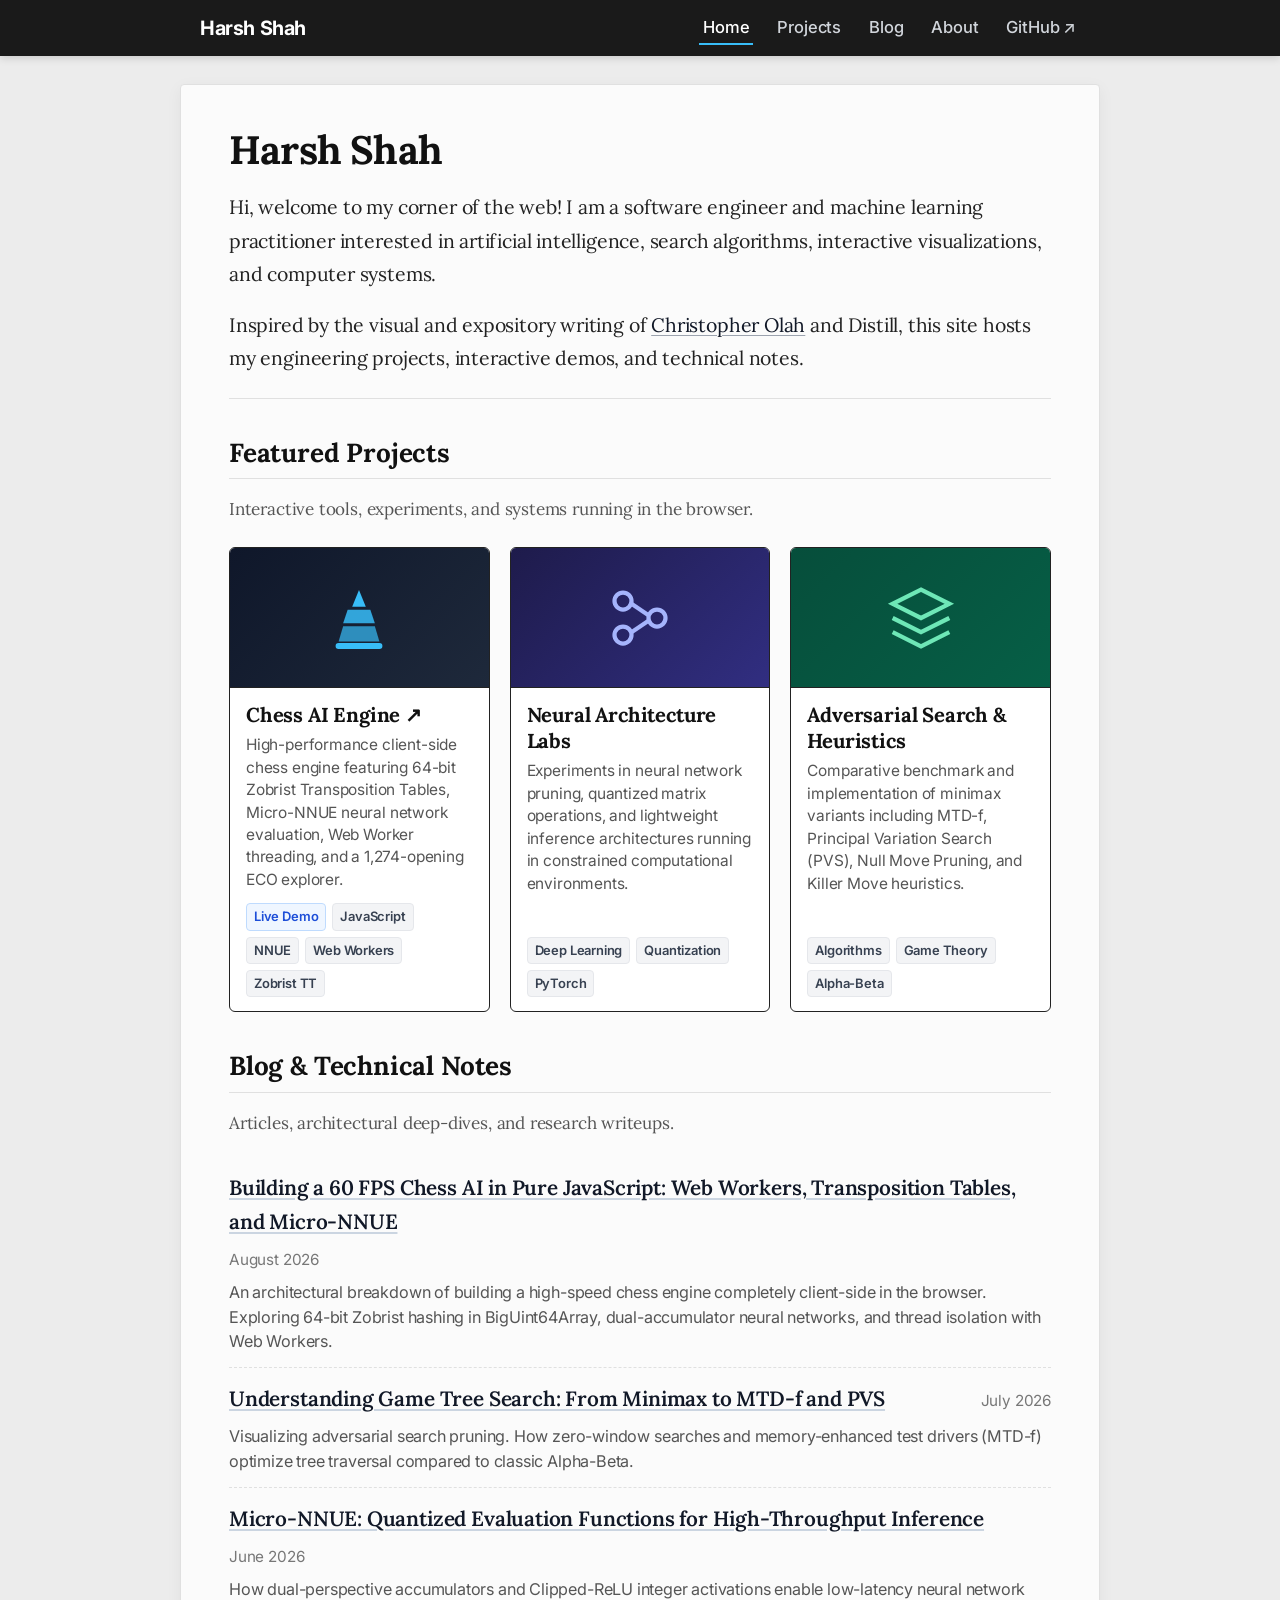
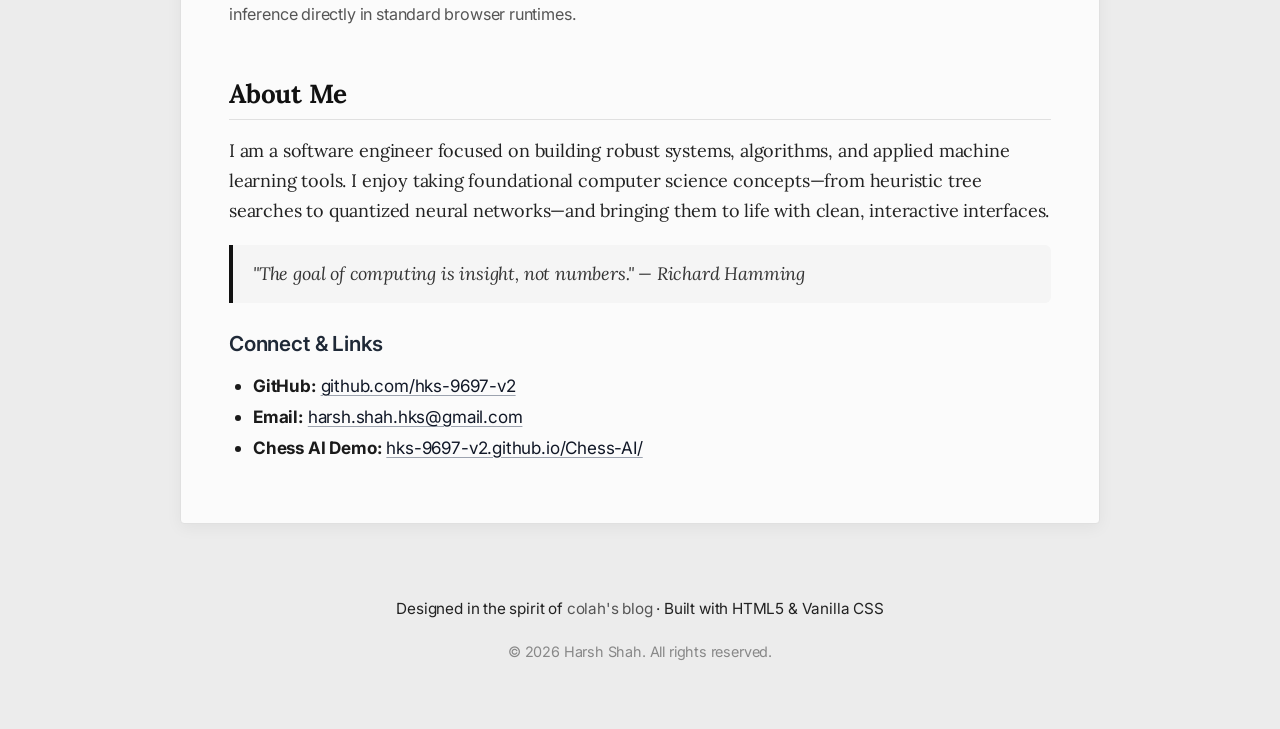
==== index.html @ aa2c9ec9 "Add styling similar to colah" ====
<!DOCTYPE html>
<html lang="en">
<head>
  <meta charset="UTF-8">
  <meta name="viewport" content="width=device-width, initial-scale=1.0">
  <title>Harsh Shah — Personal Site & Blog</title>
  <meta name="description" content="Personal website, machine learning research notes, and engineering projects by Harsh Shah.">
  <link rel="stylesheet" href="css/style.css">
  <link rel="icon" href="data:image/svg+xml,<svg xmlns=%22http://www.w3.org/2000/svg%22 viewBox=%220 0 100 100%22><text y=%22.9em%22 font-size=%2290%22>♞</text></svg>">
</head>
<body>

  <!-- Top Navigation -->
  <header class="site-header">
    <div class="nav-container">
      <a href="index.html" class="site-title">
        <span>Harsh Shah</span>
      </a>
      <nav>
        <ul class="site-nav">
          <li><a href="index.html" class="active">Home</a></li>
          <li><a href="#projects">Projects</a></li>
          <li><a href="#blog">Blog</a></li>
          <li><a href="#about">About</a></li>
          <li><a href="https://github.com/hks-9697-v2" target="_blank" rel="noopener noreferrer">GitHub ↗</a></li>
        </ul>
      </nav>
    </div>
  </header>

  <!-- Central Sheet Container -->
  <main class="page-wrapper">
    
    <!-- Hero / Intro -->
    <section class="intro-bio">
      <h1>Harsh Shah</h1>
      <p>
        Hi, welcome to my corner of the web! I am a software engineer and machine learning practitioner interested in artificial intelligence, search algorithms, interactive visualizations, and computer systems.
      </p>
      <p>
        Inspired by the visual and expository writing of <a href="https://colah.github.io" target="_blank" rel="noopener">Christopher Olah</a> and Distill, this site hosts my engineering projects, interactive demos, and technical notes.
      </p>
    </section>

    <!-- Projects Section -->
    <section id="projects">
      <h2>Featured Projects</h2>
      <p style="font-size: 0.95rem; color: var(--text-muted);">
        Interactive tools, experiments, and systems running in the browser.
      </p>

      <div class="projects-grid">
        
        <!-- Chess AI Project Card -->
        <a href="https://hks-9697-v2.github.io/Chess-AI/" target="_blank" rel="noopener" class="project-card">
          <div class="project-card-image" style="background: linear-gradient(135deg, #0f172a 0%, #1e293b 100%);">
            <svg width="68" height="68" viewBox="0 0 45 45" fill="none" xmlns="http://www.w3.org/2000/svg">
              <path d="M22.5 4L27 15H18L22.5 4Z" fill="#38bdf8"/>
              <path d="M15 17H30L33 26H12L15 17Z" fill="#38bdf8" opacity="0.85"/>
              <path d="M12 28H33L36 38H9L12 28Z" fill="#38bdf8" opacity="0.7"/>
              <rect x="7" y="39" width="31" height="4" rx="2" fill="#38bdf8"/>
            </svg>
          </div>
          <div class="project-card-content">
            <h3 class="project-card-title">Chess AI Engine ↗</h3>
            <p class="project-card-desc">
              High-performance client-side chess engine featuring 64-bit Zobrist Transposition Tables, Micro-NNUE neural network evaluation, Web Worker threading, and a 1,274-opening ECO explorer.
            </p>
            <div class="project-tags">
              <span class="tag tag-primary">Live Demo</span>
              <span class="tag">JavaScript</span>
              <span class="tag">NNUE</span>
              <span class="tag">Web Workers</span>
              <span class="tag">Zobrist TT</span>
            </div>
          </div>
        </a>

        <!-- Neural Net Visualization Card -->
        <a href="https://github.com/hks-9697-v2" target="_blank" rel="noopener" class="project-card">
          <div class="project-card-image" style="background: linear-gradient(135deg, #1e1b4b 0%, #312e81 100%);">
            <svg width="68" height="68" viewBox="0 0 24 24" fill="none" stroke="#a5b4fc" stroke-width="1.5">
              <circle cx="6" cy="6" r="3"/>
              <circle cx="6" cy="18" r="3"/>
              <circle cx="18" cy="12" r="3"/>
              <line x1="9" y1="7" x2="15" y2="11"/>
              <line x1="9" y1="17" x2="15" y2="13"/>
            </svg>
          </div>
          <div class="project-card-content">
            <h3 class="project-card-title">Neural Architecture Labs</h3>
            <p class="project-card-desc">
              Experiments in neural network pruning, quantized matrix operations, and lightweight inference architectures running in constrained computational environments.
            </p>
            <div class="project-tags">
              <span class="tag">Deep Learning</span>
              <span class="tag">Quantization</span>
              <span class="tag">PyTorch</span>
            </div>
          </div>
        </a>

        <!-- Search Algorithms & Heuristics Card -->
        <a href="https://github.com/hks-9697-v2" target="_blank" rel="noopener" class="project-card">
          <div class="project-card-image" style="background: linear-gradient(135deg, #064e3b 0%, #065f46 100%);">
            <svg width="68" height="68" viewBox="0 0 24 24" fill="none" stroke="#6ee7b7" stroke-width="1.5">
              <polygon points="12 2 2 7 12 12 22 7 12 2"/>
              <polyline points="2 17 12 22 22 17"/>
              <polyline points="2 12 12 17 22 12"/>
            </svg>
          </div>
          <div class="project-card-content">
            <h3 class="project-card-title">Adversarial Search & Heuristics</h3>
            <p class="project-card-desc">
              Comparative benchmark and implementation of minimax variants including MTD-f, Principal Variation Search (PVS), Null Move Pruning, and Killer Move heuristics.
            </p>
            <div class="project-tags">
              <span class="tag">Algorithms</span>
              <span class="tag">Game Theory</span>
              <span class="tag">Alpha-Beta</span>
            </div>
          </div>
        </a>

      </div>
    </section>

    <!-- Blog & Writing Section -->
    <section id="blog">
      <h2>Blog & Technical Notes</h2>
      <p style="font-size: 0.95rem; color: var(--text-muted);">
        Articles, architectural deep-dives, and research writeups.
      </p>

      <ul class="post-list">
        
        <li class="post-item">
          <div class="post-header">
            <a href="posts/building-a-chess-engine-in-the-browser.html" class="post-link">
              Building a 60 FPS Chess AI in Pure JavaScript: Web Workers, Transposition Tables, and Micro-NNUE
            </a>
            <span class="post-date">August 2026</span>
          </div>
          <p class="post-snippet">
            An architectural breakdown of building a high-speed chess engine completely client-side in the browser. Exploring 64-bit Zobrist hashing in BigUint64Array, dual-accumulator neural networks, and thread isolation with Web Workers.
          </p>
        </li>

        <li class="post-item">
          <div class="post-header">
            <a href="posts/understanding-alpha-beta-and-mtdf.html" class="post-link">
              Understanding Game Tree Search: From Minimax to MTD-f and PVS
            </a>
            <span class="post-date">July 2026</span>
          </div>
          <p class="post-snippet">
            Visualizing adversarial search pruning. How zero-window searches and memory-enhanced test drivers (MTD-f) optimize tree traversal compared to classic Alpha-Beta.
          </p>
        </li>

        <li class="post-item">
          <div class="post-header">
            <a href="posts/quantized-neural-networks-on-the-web.html" class="post-link">
              Micro-NNUE: Quantized Evaluation Functions for High-Throughput Inference
            </a>
            <span class="post-date">June 2026</span>
          </div>
          <p class="post-snippet">
            How dual-perspective accumulators and Clipped-ReLU integer activations enable low-latency neural network inference directly in standard browser runtimes.
          </p>
        </li>

      </ul>
    </section>

    <!-- About & Contact Section -->
    <section id="about">
      <h2>About Me</h2>
      <p>
        I am a software engineer focused on building robust systems, algorithms, and applied machine learning tools. I enjoy taking foundational computer science concepts—from heuristic tree searches to quantized neural networks—and bringing them to life with clean, interactive interfaces.
      </p>
      
      <blockquote>
        "The goal of computing is insight, not numbers." — Richard Hamming
      </blockquote>

      <h3>Connect & Links</h3>
      <ul style="margin-left: 24px; margin-bottom: 20px; font-family: var(--font-sans); font-size: 0.95rem; line-height: 1.8;">
        <li><strong>GitHub:</strong> <a href="https://github.com/hks-9697-v2" target="_blank" rel="noopener">github.com/hks-9697-v2</a></li>
        <li><strong>Email:</strong> <a href="mailto:harsh.shah.hks@gmail.com">harsh.shah.hks@gmail.com</a></li>
        <li><strong>Chess AI Demo:</strong> <a href="https://hks-9697-v2.github.io/Chess-AI/" target="_blank" rel="noopener">hks-9697-v2.github.io/Chess-AI/</a></li>
      </ul>
    </section>

  </main>

  <!-- Colah-Style Footer -->
  <footer class="site-footer">
    <p>
      Designed in the spirit of <a href="https://colah.github.io" target="_blank" rel="noopener">colah's blog</a> · Built with HTML5 & Vanilla CSS
    </p>
    <p style="margin-top: 6px; font-size: 0.8rem; color: #888888;">
      © 2026 Harsh Shah. All rights reserved.
    </p>
  </footer>

</body>
</html>
---- css/style.css ----
/* ==========================================================================
   Colah-Inspired Clean Academic & Engineering Stylesheet
   Designed for Harsh Shah (hks-9697-v2.github.io)
   ========================================================================== */

@import url('https://fonts.googleapis.com/css2?family=Lora:ital,wght@0,400;0,600;0,700;1,400;1,600&family=Inter:wght@400;500;600;700&family=Fira+Code:wght@400;500&display=swap');

:root {
  --bg-backdrop: #ececec;
  --bg-card: #ffffff;
  --bg-sheet: #fbfbfb;
  --text-main: #1a1a1a;
  --text-muted: #555555;
  --text-light: #777777;
  --border-color: #e0e0e0;
  --border-dark: #222222;
  --accent-color: #2563eb;
  --accent-hover: #1d4ed8;
  --font-serif: 'Lora', 'Computer Modern Serif', 'Droid Serif', Georgia, 'Times New Roman', serif;
  --font-sans: 'Inter', 'Droid Sans', -apple-system, BlinkMacSystemFont, 'Segoe UI', Roboto, sans-serif;
  --font-mono: 'Fira Code', Menlo, Monaco, Consolas, monospace;
}

* {
  box-sizing: border-box;
  margin: 0;
  padding: 0;
}

html, body {
  min-height: 100%;
  background-color: var(--bg-backdrop);
  color: var(--text-main);
  font-family: var(--font-serif);
  font-size: 18px;
  line-height: 1.65;
  letter-spacing: -0.01em;
  -webkit-font-smoothing: antialiased;
}

/* ==========================================================================
   Navigation Bar (Colah Top Navbar Style)
   ========================================================================== */
.site-header {
  background-color: #1a1a1a;
  color: #ffffff;
  position: sticky;
  top: 0;
  z-index: 100;
  box-shadow: 0 2px 8px rgba(0, 0, 0, 0.15);
}

.nav-container {
  max-width: 920px;
  margin: 0 auto;
  padding: 0 20px;
  display: flex;
  justify-content: space-between;
  align-items: center;
  height: 56px;
}

.site-title {
  font-family: var(--font-sans);
  font-weight: 700;
  font-size: 1.1rem;
  color: #ffffff;
  text-decoration: none;
  letter-spacing: -0.02em;
  display: flex;
  align-items: center;
  gap: 8px;
}

.site-title:hover {
  color: #93c5fd;
}

.site-nav {
  display: flex;
  gap: 20px;
  list-style: none;
  font-family: var(--font-sans);
  font-size: 0.92rem;
  font-weight: 500;
}

.site-nav a {
  color: #d1d5db;
  text-decoration: none;
  transition: color 0.15s ease;
  padding: 6px 4px;
}

.site-nav a:hover,
.site-nav a.active {
  color: #ffffff;
  border-bottom: 2px solid #38bdf8;
}

/* Mobile Nav Toggle */
.nav-toggle {
  display: none;
  background: none;
  border: none;
  color: #ffffff;
  font-size: 1.4rem;
  cursor: pointer;
}

/* ==========================================================================
   Central Content Wrapper (Colah Indexsheet Style)
   ========================================================================== */
.page-wrapper {
  max-width: 920px;
  margin: 28px auto 48px;
  padding: 40px 48px;
  background-color: var(--bg-sheet);
  border: 1px solid var(--border-color);
  border-radius: 4px;
  box-shadow: 0 4px 16px rgba(0, 0, 0, 0.05);
}

/* ==========================================================================
   Headings & Text Typography
   ========================================================================== */
h1 {
  font-family: var(--font-serif);
  font-size: 2.2rem;
  font-weight: 700;
  line-height: 1.25;
  margin-bottom: 16px;
  color: #111111;
  letter-spacing: -0.02em;
}

h2 {
  font-family: var(--font-serif);
  font-size: 1.45rem;
  font-weight: 700;
  line-height: 1.35;
  margin-top: 36px;
  margin-bottom: 16px;
  color: #111111;
  border-bottom: 1px solid var(--border-color);
  padding-bottom: 8px;
}

h3 {
  font-family: var(--font-sans);
  font-size: 1.15rem;
  font-weight: 600;
  margin-top: 24px;
  margin-bottom: 10px;
  color: #1f2937;
}

p {
  margin-bottom: 18px;
  color: #222222;
}

a {
  color: #111827;
  text-decoration: underline;
  text-decoration-color: #9ca3af;
  text-underline-offset: 3px;
  transition: all 0.15s ease;
}

a:hover {
  color: var(--accent-color);
  text-decoration-color: var(--accent-color);
}

/* Intro / Bio Banner */
.intro-bio {
  font-size: 1.08rem;
  line-height: 1.7;
  color: #333333;
  margin-bottom: 32px;
  padding-bottom: 24px;
  border-bottom: 1px solid var(--border-color);
}

.intro-bio p:last-child {
  margin-bottom: 0;
}

/* ==========================================================================
   Colah-Style Visual Project Cards Grid
   ========================================================================== */
.projects-grid {
  display: grid;
  grid-template-columns: repeat(auto-fill, minmax(250px, 1fr));
  gap: 20px;
  margin: 24px 0 36px;
}

.project-card {
  background: var(--bg-card);
  border: 1.5px solid var(--border-dark);
  border-radius: 6px;
  overflow: hidden;
  display: flex;
  flex-direction: column;
  text-decoration: none;
  color: inherit;
  transition: transform 0.15s ease, box-shadow 0.15s ease, border-color 0.15s ease;
}

.project-card:hover {
  transform: translateY(-3px);
  box-shadow: 0 8px 18px rgba(0, 0, 0, 0.1);
  border-color: var(--accent-color);
  text-decoration: none;
}

.project-card-image {
  width: 100%;
  height: 140px;
  background: #1e293b;
  display: flex;
  align-items: center;
  justify-content: center;
  overflow: hidden;
  border-bottom: 1.5px solid var(--border-dark);
  position: relative;
}

.project-card-image img {
  width: 100%;
  height: 100%;
  object-fit: cover;
}

.project-card-image .project-icon-placeholder {
  font-size: 3rem;
  color: #ffffff;
}

.project-card-content {
  padding: 14px 16px;
  display: flex;
  flex-direction: column;
  flex-grow: 1;
}

.project-card-title {
  font-family: var(--font-serif);
  font-size: 1.12rem;
  font-weight: 700;
  margin: 0 0 6px;
  color: #111111;
  line-height: 1.3;
}

.project-card-desc {
  font-family: var(--font-sans);
  font-size: 0.86rem;
  line-height: 1.45;
  color: var(--text-muted);
  margin-bottom: 12px;
  flex-grow: 1;
}

.project-tags {
  display: flex;
  flex-wrap: wrap;
  gap: 6px;
  margin-top: auto;
}

.tag {
  font-family: var(--font-sans);
  font-size: 0.72rem;
  font-weight: 600;
  padding: 2px 7px;
  border-radius: 4px;
  background: #f3f4f6;
  color: #374151;
  border: 1px solid #e5e7eb;
}

.tag-primary {
  background: #eff6ff;
  color: #1d4ed8;
  border-color: #bfdbfe;
}

/* ==========================================================================
   Colah-Style Archive Blog List
   ========================================================================== */
.post-list {
  list-style: none;
  margin: 20px 0 36px;
}

.post-item {
  padding: 14px 0;
  border-bottom: 1px dashed var(--border-color);
  display: flex;
  flex-direction: column;
  gap: 4px;
}

.post-item:last-child {
  border-bottom: none;
}

.post-header {
  display: flex;
  justify-content: space-between;
  align-items: baseline;
  flex-wrap: wrap;
  gap: 8px;
}

.post-link {
  font-family: var(--font-serif);
  font-size: 1.15rem;
  font-weight: 600;
  color: #111827;
  text-decoration: underline;
  text-decoration-color: #cbd5e1;
  text-underline-offset: 3px;
}

.post-link:hover {
  color: var(--accent-color);
  text-decoration-color: var(--accent-color);
}

.post-date {
  font-family: var(--font-sans);
  font-size: 0.85rem;
  color: var(--text-light);
  white-space: nowrap;
}

.post-snippet {
  font-family: var(--font-sans);
  font-size: 0.9rem;
  color: var(--text-muted);
  line-height: 1.5;
  margin-top: 4px;
  margin-bottom: 0;
}

/* ==========================================================================
   Blockquotes, Code, & Callouts
   ========================================================================== */
blockquote {
  background: #f5f5f5;
  border-left: 4px solid #111111;
  padding: 14px 20px;
  margin: 20px 0;
  font-style: italic;
  border-radius: 0 6px 6px 0;
  color: #333333;
}

pre {
  background: #1e1e24;
  color: #f8fafc;
  font-family: var(--font-mono);
  font-size: 0.88rem;
  padding: 16px 20px;
  border-radius: 6px;
  overflow-x: auto;
  margin: 20px 0;
}

code {
  font-family: var(--font-mono);
  font-size: 0.9em;
  background: #f1f5f9;
  color: #0f172a;
  padding: 2px 6px;
  border-radius: 4px;
  border: 1px solid #e2e8f0;
}

pre code {
  background: transparent;
  color: inherit;
  padding: 0;
  border: none;
}

/* ==========================================================================
   Footer
   ========================================================================== */
.site-footer {
  text-align: center;
  font-family: var(--font-sans);
  font-size: 0.85rem;
  color: var(--text-light);
  padding: 24px 20px 48px;
}

.site-footer a {
  color: var(--text-muted);
  text-decoration: none;
}

.site-footer a:hover {
  color: var(--accent-color);
  text-decoration: underline;
}

/* ==========================================================================
   Responsive Breakpoints
   ========================================================================== */
@media (max-width: 768px) {
  .page-wrapper {
    margin: 12px;
    padding: 24px 20px;
  }
  
  h1 {
    font-size: 1.8rem;
  }
  
  .projects-grid {
    grid-template-columns: 1fr;
  }
  
  .site-nav {
    gap: 12px;
  }
}
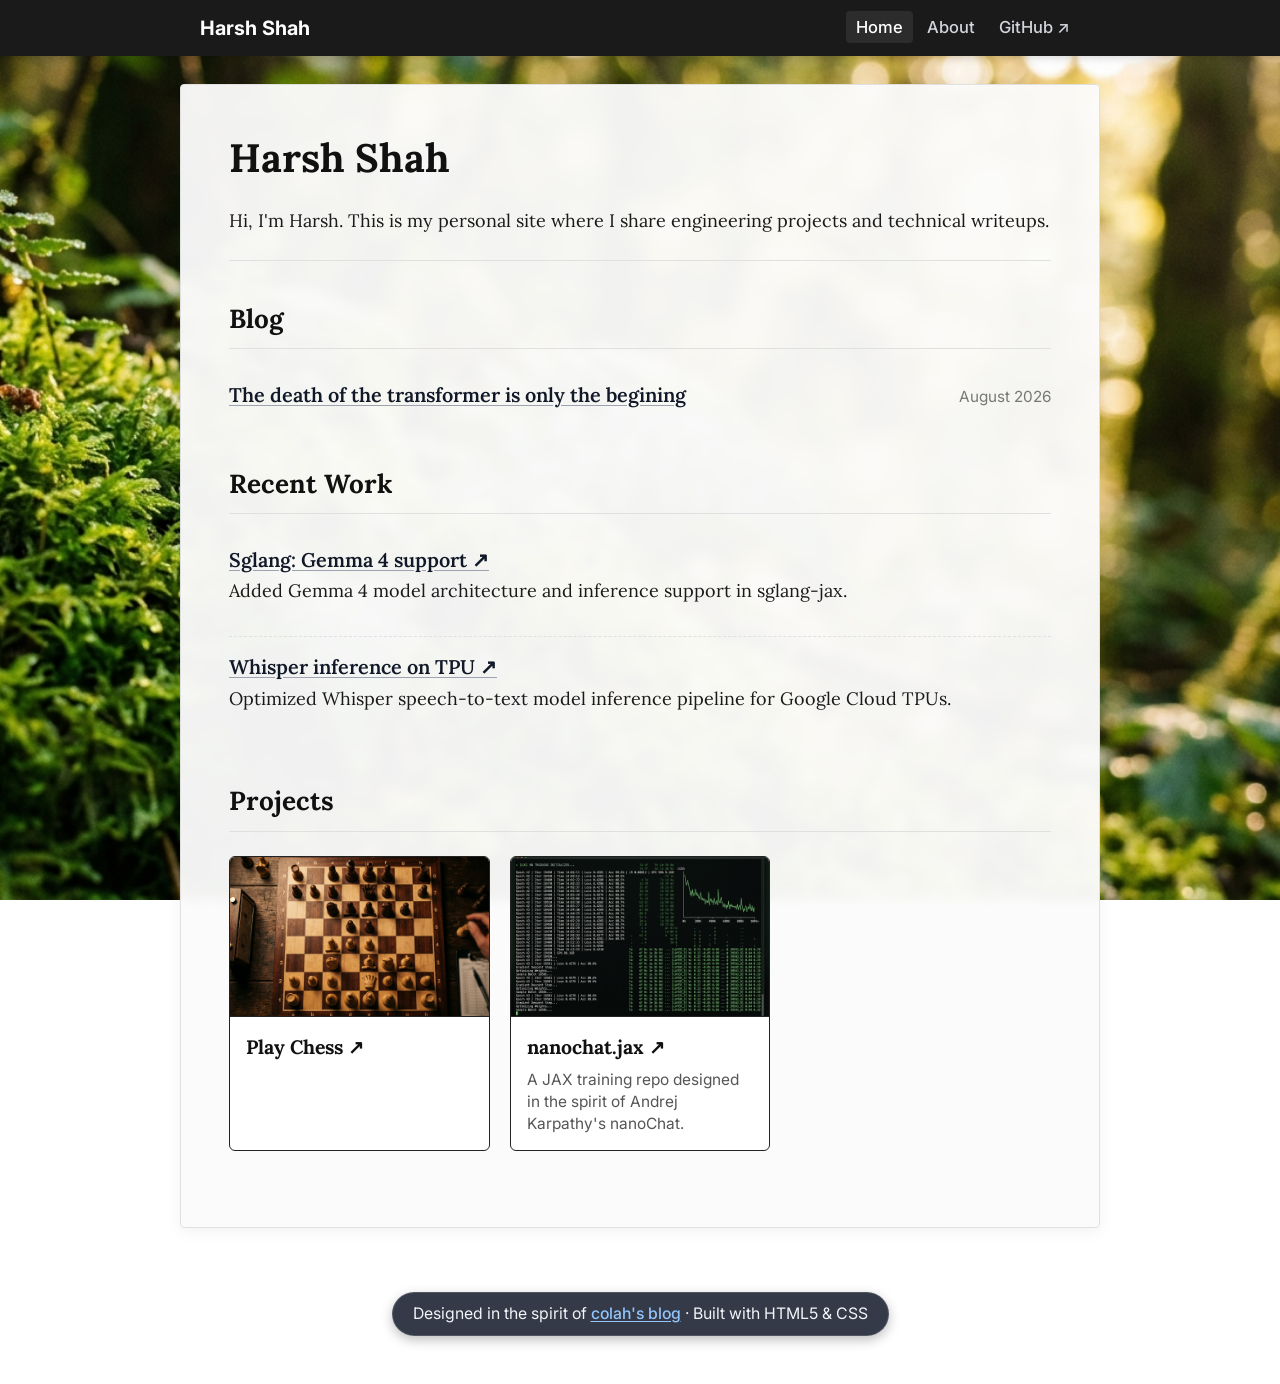
==== commit f1b7c007: "Add blog personal projects" ====
--- a/index.html
+++ b/index.html
@@ -3,205 +3,109 @@
 <head>
   <meta charset="UTF-8">
   <meta name="viewport" content="width=device-width, initial-scale=1.0">
-  <title>Harsh Shah — Personal Site & Blog</title>
-  <meta name="description" content="Personal website, machine learning research notes, and engineering projects by Harsh Shah.">
-  <link rel="stylesheet" href="css/style.css">
+  <title>Harsh Shah</title>
+  <meta name="description" content="Personal website and projects by Harsh Shah.">
+  <link rel="stylesheet" href="css/style.css?v=4">
   <link rel="icon" href="data:image/svg+xml,<svg xmlns=%22http://www.w3.org/2000/svg%22 viewBox=%220 0 100 100%22><text y=%22.9em%22 font-size=%2290%22>♞</text></svg>">
 </head>
 <body>
 
-  <!-- Top Navigation -->
   <header class="site-header">
     <div class="nav-container">
-      <a href="index.html" class="site-title">
-        <span>Harsh Shah</span>
-      </a>
+      <a href="index.html" class="site-title">Harsh Shah</a>
       <nav>
         <ul class="site-nav">
           <li><a href="index.html" class="active">Home</a></li>
-          <li><a href="#projects">Projects</a></li>
-          <li><a href="#blog">Blog</a></li>
-          <li><a href="#about">About</a></li>
-          <li><a href="https://github.com/hks-9697-v2" target="_blank" rel="noopener noreferrer">GitHub ↗</a></li>
+          <li><a href="about.html">About</a></li>
+          <li><a href="https://github.com/hks-9697-v2" target="_blank" rel="noopener">GitHub ↗</a></li>
         </ul>
       </nav>
     </div>
   </header>
 
-  <!-- Central Sheet Container -->
   <main class="page-wrapper">
-    
-    <!-- Hero / Intro -->
+
+    <!-- Intro -->
     <section class="intro-bio">
       <h1>Harsh Shah</h1>
-      <p>
-        Hi, welcome to my corner of the web! I am a software engineer and machine learning practitioner interested in artificial intelligence, search algorithms, interactive visualizations, and computer systems.
-      </p>
-      <p>
-        Inspired by the visual and expository writing of <a href="https://colah.github.io" target="_blank" rel="noopener">Christopher Olah</a> and Distill, this site hosts my engineering projects, interactive demos, and technical notes.
-      </p>
+      <p>Hi, I'm Harsh. This is my personal site where I share engineering projects and technical writeups.</p>
     </section>
 
-    <!-- Projects Section -->
+    <!-- Blog -->
+    <section id="blog">
+      <h2>Blog</h2>
+      <ul class="post-list">
+        <li class="post-item">
+          <div style="display: flex; justify-content: space-between; align-items: baseline; flex-wrap: wrap; gap: 8px;">
+            <a href="posts/the-death-of-the-transformer-is-only-the-beginning.html" class="post-link">
+              The death of the transformer is only the begining
+            </a>
+            <span class="post-date">August 2026</span>
+          </div>
+        </li>
+      </ul>
+    </section>
+
+    <!-- Recent Work / Open Source -->
+    <section id="recent-work">
+      <h2>Recent Work</h2>
+
+      <ul class="post-list">
+        <li class="post-item">
+          <div>
+            <a href="https://github.com/hks-9697-v2/sglang-jax/commit/d2a69bc3f9b43d85e6da03986a9c8355d76ec21f" target="_blank" rel="noopener" class="post-link">
+              Sglang: Gemma 4 support ↗
+            </a>
+          </div>
+          <p class="post-snippet">
+            Added Gemma 4 model architecture and inference support in sglang-jax.
+          </p>
+        </li>
+        <li class="post-item">
+          <div>
+            <a href="https://github.com/hks-9697-v2/whisper-tpu-google" target="_blank" rel="noopener" class="post-link">
+              Whisper inference on TPU ↗
+            </a>
+          </div>
+          <p class="post-snippet">
+            Optimized Whisper speech-to-text model inference pipeline for Google Cloud TPUs.
+          </p>
+        </li>
+      </ul>
+    </section>
+
+    <!-- Projects -->
     <section id="projects">
-      <h2>Featured Projects</h2>
-      <p style="font-size: 0.95rem; color: var(--text-muted);">
-        Interactive tools, experiments, and systems running in the browser.
-      </p>
+      <h2>Projects</h2>
 
       <div class="projects-grid">
-        
-        <!-- Chess AI Project Card -->
+
         <a href="https://hks-9697-v2.github.io/Chess-AI/" target="_blank" rel="noopener" class="project-card">
-          <div class="project-card-image" style="background: linear-gradient(135deg, #0f172a 0%, #1e293b 100%);">
-            <svg width="68" height="68" viewBox="0 0 45 45" fill="none" xmlns="http://www.w3.org/2000/svg">
-              <path d="M22.5 4L27 15H18L22.5 4Z" fill="#38bdf8"/>
-              <path d="M15 17H30L33 26H12L15 17Z" fill="#38bdf8" opacity="0.85"/>
-              <path d="M12 28H33L36 38H9L12 28Z" fill="#38bdf8" opacity="0.7"/>
-              <rect x="7" y="39" width="31" height="4" rx="2" fill="#38bdf8"/>
-            </svg>
+          <div class="project-card-image" style="background: #0f172a;">
+            <img src="images/chess-board.jpg" alt="Chess board with pieces mid-game" style="width:100%; height:100%; object-fit:cover;">
           </div>
           <div class="project-card-content">
-            <h3 class="project-card-title">Chess AI Engine ↗</h3>
-            <p class="project-card-desc">
-              High-performance client-side chess engine featuring 64-bit Zobrist Transposition Tables, Micro-NNUE neural network evaluation, Web Worker threading, and a 1,274-opening ECO explorer.
-            </p>
-            <div class="project-tags">
-              <span class="tag tag-primary">Live Demo</span>
-              <span class="tag">JavaScript</span>
-              <span class="tag">NNUE</span>
-              <span class="tag">Web Workers</span>
-              <span class="tag">Zobrist TT</span>
-            </div>
+            <h3 class="project-card-title">Play Chess ↗</h3>
           </div>
         </a>
 
-        <!-- Neural Net Visualization Card -->
-        <a href="https://github.com/hks-9697-v2" target="_blank" rel="noopener" class="project-card">
-          <div class="project-card-image" style="background: linear-gradient(135deg, #1e1b4b 0%, #312e81 100%);">
-            <svg width="68" height="68" viewBox="0 0 24 24" fill="none" stroke="#a5b4fc" stroke-width="1.5">
-              <circle cx="6" cy="6" r="3"/>
-              <circle cx="6" cy="18" r="3"/>
-              <circle cx="18" cy="12" r="3"/>
-              <line x1="9" y1="7" x2="15" y2="11"/>
-              <line x1="9" y1="17" x2="15" y2="13"/>
-            </svg>
+        <a href="https://github.com/hks-9697-v2/nanochat.jax" target="_blank" rel="noopener" class="project-card">
+          <div class="project-card-image" style="background: #0a0a0a;">
+            <img src="images/nanochat-jax.jpg" alt="nanochat.jax training run" style="width:100%; height:100%; object-fit:cover;">
           </div>
           <div class="project-card-content">
-            <h3 class="project-card-title">Neural Architecture Labs</h3>
-            <p class="project-card-desc">
-              Experiments in neural network pruning, quantized matrix operations, and lightweight inference architectures running in constrained computational environments.
-            </p>
-            <div class="project-tags">
-              <span class="tag">Deep Learning</span>
-              <span class="tag">Quantization</span>
-              <span class="tag">PyTorch</span>
-            </div>
-          </div>
-        </a>
-
-        <!-- Search Algorithms & Heuristics Card -->
-        <a href="https://github.com/hks-9697-v2" target="_blank" rel="noopener" class="project-card">
-          <div class="project-card-image" style="background: linear-gradient(135deg, #064e3b 0%, #065f46 100%);">
-            <svg width="68" height="68" viewBox="0 0 24 24" fill="none" stroke="#6ee7b7" stroke-width="1.5">
-              <polygon points="12 2 2 7 12 12 22 7 12 2"/>
-              <polyline points="2 17 12 22 22 17"/>
-              <polyline points="2 12 12 17 22 12"/>
-            </svg>
-          </div>
-          <div class="project-card-content">
-            <h3 class="project-card-title">Adversarial Search & Heuristics</h3>
-            <p class="project-card-desc">
-              Comparative benchmark and implementation of minimax variants including MTD-f, Principal Variation Search (PVS), Null Move Pruning, and Killer Move heuristics.
-            </p>
-            <div class="project-tags">
-              <span class="tag">Algorithms</span>
-              <span class="tag">Game Theory</span>
-              <span class="tag">Alpha-Beta</span>
-            </div>
+            <h3 class="project-card-title">nanochat.jax ↗</h3>
+            <p class="project-card-desc">A JAX training repo designed in the spirit of Andrej Karpathy's nanoChat.</p>
           </div>
         </a>
 
       </div>
     </section>
 
-    <!-- Blog & Writing Section -->
-    <section id="blog">
-      <h2>Blog & Technical Notes</h2>
-      <p style="font-size: 0.95rem; color: var(--text-muted);">
-        Articles, architectural deep-dives, and research writeups.
-      </p>
-
-      <ul class="post-list">
-        
-        <li class="post-item">
-          <div class="post-header">
-            <a href="posts/building-a-chess-engine-in-the-browser.html" class="post-link">
-              Building a 60 FPS Chess AI in Pure JavaScript: Web Workers, Transposition Tables, and Micro-NNUE
-            </a>
-            <span class="post-date">August 2026</span>
-          </div>
-          <p class="post-snippet">
-            An architectural breakdown of building a high-speed chess engine completely client-side in the browser. Exploring 64-bit Zobrist hashing in BigUint64Array, dual-accumulator neural networks, and thread isolation with Web Workers.
-          </p>
-        </li>
-
-        <li class="post-item">
-          <div class="post-header">
-            <a href="posts/understanding-alpha-beta-and-mtdf.html" class="post-link">
-              Understanding Game Tree Search: From Minimax to MTD-f and PVS
-            </a>
-            <span class="post-date">July 2026</span>
-          </div>
-          <p class="post-snippet">
-            Visualizing adversarial search pruning. How zero-window searches and memory-enhanced test drivers (MTD-f) optimize tree traversal compared to classic Alpha-Beta.
-          </p>
-        </li>
-
-        <li class="post-item">
-          <div class="post-header">
-            <a href="posts/quantized-neural-networks-on-the-web.html" class="post-link">
-              Micro-NNUE: Quantized Evaluation Functions for High-Throughput Inference
-            </a>
-            <span class="post-date">June 2026</span>
-          </div>
-          <p class="post-snippet">
-            How dual-perspective accumulators and Clipped-ReLU integer activations enable low-latency neural network inference directly in standard browser runtimes.
-          </p>
-        </li>
-
-      </ul>
-    </section>
-
-    <!-- About & Contact Section -->
-    <section id="about">
-      <h2>About Me</h2>
-      <p>
-        I am a software engineer focused on building robust systems, algorithms, and applied machine learning tools. I enjoy taking foundational computer science concepts—from heuristic tree searches to quantized neural networks—and bringing them to life with clean, interactive interfaces.
-      </p>
-      
-      <blockquote>
-        "The goal of computing is insight, not numbers." — Richard Hamming
-      </blockquote>
-
-      <h3>Connect & Links</h3>
-      <ul style="margin-left: 24px; margin-bottom: 20px; font-family: var(--font-sans); font-size: 0.95rem; line-height: 1.8;">
-        <li><strong>GitHub:</strong> <a href="https://github.com/hks-9697-v2" target="_blank" rel="noopener">github.com/hks-9697-v2</a></li>
-        <li><strong>Email:</strong> <a href="mailto:harsh.shah.hks@gmail.com">harsh.shah.hks@gmail.com</a></li>
-        <li><strong>Chess AI Demo:</strong> <a href="https://hks-9697-v2.github.io/Chess-AI/" target="_blank" rel="noopener">hks-9697-v2.github.io/Chess-AI/</a></li>
-      </ul>
-    </section>
-
   </main>
 
-  <!-- Colah-Style Footer -->
   <footer class="site-footer">
-    <p>
-      Designed in the spirit of <a href="https://colah.github.io" target="_blank" rel="noopener">colah's blog</a> · Built with HTML5 & Vanilla CSS
-    </p>
-    <p style="margin-top: 6px; font-size: 0.8rem; color: #888888;">
-      © 2026 Harsh Shah. All rights reserved.
-    </p>
+    <p>Designed in the spirit of <a href="https://colah.github.io" target="_blank" rel="noopener">colah's blog</a> · Built with HTML5 & CSS</p>
   </footer>
 
 </body>
--- a/css/style.css
+++ b/css/style.css
@@ -1,8 +1,3 @@
-/* ==========================================================================
-   Colah-Inspired Clean Academic & Engineering Stylesheet
-   Designed for Harsh Shah (hks-9697-v2.github.io)
-   ========================================================================== */
-
 @import url('https://fonts.googleapis.com/css2?family=Lora:ital,wght@0,400;0,600;0,700;1,400;1,600&family=Inter:wght@400;500;600;700&family=Fira+Code:wght@400;500&display=swap');
 
 :root {
@@ -15,39 +10,31 @@
   --border-color: #e0e0e0;
   --border-dark: #222222;
   --accent-color: #2563eb;
-  --accent-hover: #1d4ed8;
-  --font-serif: 'Lora', 'Computer Modern Serif', 'Droid Serif', Georgia, 'Times New Roman', serif;
-  --font-sans: 'Inter', 'Droid Sans', -apple-system, BlinkMacSystemFont, 'Segoe UI', Roboto, sans-serif;
+  --font-serif: 'Lora', Georgia, 'Times New Roman', serif;
+  --font-sans: 'Inter', -apple-system, BlinkMacSystemFont, 'Segoe UI', Roboto, sans-serif;
   --font-mono: 'Fira Code', Menlo, Monaco, Consolas, monospace;
 }
 
-* {
-  box-sizing: border-box;
-  margin: 0;
-  padding: 0;
-}
+* { box-sizing: border-box; margin: 0; padding: 0; }
 
 html, body {
   min-height: 100%;
-  background-color: var(--bg-backdrop);
+  background: url('../images/grass.jpg') no-repeat center center fixed;
+  background-size: cover;
   color: var(--text-main);
   font-family: var(--font-serif);
   font-size: 18px;
   line-height: 1.65;
-  letter-spacing: -0.01em;
   -webkit-font-smoothing: antialiased;
 }
 
-/* ==========================================================================
-   Navigation Bar (Colah Top Navbar Style)
-   ========================================================================== */
+/* Navbar */
 .site-header {
   background-color: #1a1a1a;
-  color: #ffffff;
   position: sticky;
   top: 0;
   z-index: 100;
-  box-shadow: 0 2px 8px rgba(0, 0, 0, 0.15);
+  box-shadow: 0 2px 8px rgba(0,0,0,0.15);
 }
 
 .nav-container {
@@ -66,19 +53,13 @@
   font-size: 1.1rem;
   color: #ffffff;
   text-decoration: none;
-  letter-spacing: -0.02em;
-  display: flex;
-  align-items: center;
-  gap: 8px;
-}
-
-.site-title:hover {
-  color: #93c5fd;
-}
+}
+
+.site-title:hover { color: #93c5fd; }
 
 .site-nav {
   display: flex;
-  gap: 20px;
+  gap: 4px;
   list-style: none;
   font-family: var(--font-sans);
   font-size: 0.92rem;
@@ -88,111 +69,41 @@
 .site-nav a {
   color: #d1d5db;
   text-decoration: none;
-  transition: color 0.15s ease;
-  padding: 6px 4px;
-}
-
-.site-nav a:hover,
-.site-nav a.active {
-  color: #ffffff;
-  border-bottom: 2px solid #38bdf8;
-}
-
-/* Mobile Nav Toggle */
-.nav-toggle {
-  display: none;
-  background: none;
-  border: none;
-  color: #ffffff;
-  font-size: 1.4rem;
-  cursor: pointer;
-}
-
-/* ==========================================================================
-   Central Content Wrapper (Colah Indexsheet Style)
-   ========================================================================== */
+  padding: 6px 10px;
+  border-radius: 4px;
+  transition: color 0.15s;
+}
+
+.site-nav a:hover, .site-nav a.active { color: #ffffff; background: rgba(255,255,255,0.08); }
+
+/* Page wrapper */
 .page-wrapper {
   max-width: 920px;
   margin: 28px auto 48px;
   padding: 40px 48px;
-  background-color: var(--bg-sheet);
+  background-color: rgba(251, 251, 251, 0.96);
+  backdrop-filter: blur(6px);
+  -webkit-backdrop-filter: blur(6px);
   border: 1px solid var(--border-color);
   border-radius: 4px;
-  box-shadow: 0 4px 16px rgba(0, 0, 0, 0.05);
-}
-
-/* ==========================================================================
-   Headings & Text Typography
-   ========================================================================== */
-h1 {
-  font-family: var(--font-serif);
-  font-size: 2.2rem;
-  font-weight: 700;
-  line-height: 1.25;
-  margin-bottom: 16px;
-  color: #111111;
-  letter-spacing: -0.02em;
-}
-
-h2 {
-  font-family: var(--font-serif);
-  font-size: 1.45rem;
-  font-weight: 700;
-  line-height: 1.35;
-  margin-top: 36px;
-  margin-bottom: 16px;
-  color: #111111;
-  border-bottom: 1px solid var(--border-color);
-  padding-bottom: 8px;
-}
-
-h3 {
-  font-family: var(--font-sans);
-  font-size: 1.15rem;
-  font-weight: 600;
-  margin-top: 24px;
-  margin-bottom: 10px;
-  color: #1f2937;
-}
-
-p {
-  margin-bottom: 18px;
-  color: #222222;
-}
-
-a {
-  color: #111827;
-  text-decoration: underline;
-  text-decoration-color: #9ca3af;
-  text-underline-offset: 3px;
-  transition: all 0.15s ease;
-}
-
-a:hover {
-  color: var(--accent-color);
-  text-decoration-color: var(--accent-color);
-}
-
-/* Intro / Bio Banner */
-.intro-bio {
-  font-size: 1.08rem;
-  line-height: 1.7;
-  color: #333333;
-  margin-bottom: 32px;
-  padding-bottom: 24px;
-  border-bottom: 1px solid var(--border-color);
-}
-
-.intro-bio p:last-child {
-  margin-bottom: 0;
-}
-
-/* ==========================================================================
-   Colah-Style Visual Project Cards Grid
-   ========================================================================== */
+  box-shadow: 0 4px 16px rgba(0,0,0,0.05);
+}
+
+/* Typography */
+h1 { font-family: var(--font-serif); font-size: 2.2rem; font-weight: 700; margin-bottom: 16px; color: #111; }
+h2 { font-family: var(--font-serif); font-size: 1.45rem; font-weight: 700; margin-top: 36px; margin-bottom: 16px; border-bottom: 1px solid var(--border-color); padding-bottom: 8px; color: #111; }
+h3 { font-family: var(--font-sans); font-size: 1.05rem; font-weight: 600; margin-top: 24px; margin-bottom: 10px; }
+p { margin-bottom: 16px; }
+a { color: #111827; text-decoration: underline; text-decoration-color: #9ca3af; text-underline-offset: 3px; transition: color 0.15s; }
+a:hover { color: var(--accent-color); text-decoration-color: var(--accent-color); }
+
+.intro-bio { margin-bottom: 28px; padding-bottom: 24px; border-bottom: 1px solid var(--border-color); }
+.intro-bio p:last-child { margin-bottom: 0; }
+
+/* Projects grid */
 .projects-grid {
   display: grid;
-  grid-template-columns: repeat(auto-fill, minmax(250px, 1fr));
+  grid-template-columns: repeat(auto-fill, minmax(260px, 1fr));
   gap: 20px;
   margin: 24px 0 36px;
 }
@@ -206,227 +117,99 @@
   flex-direction: column;
   text-decoration: none;
   color: inherit;
-  transition: transform 0.15s ease, box-shadow 0.15s ease, border-color 0.15s ease;
+  transition: transform 0.15s, box-shadow 0.15s, border-color 0.15s;
 }
 
 .project-card:hover {
   transform: translateY(-3px);
-  box-shadow: 0 8px 18px rgba(0, 0, 0, 0.1);
+  box-shadow: 0 8px 18px rgba(0,0,0,0.1);
   border-color: var(--accent-color);
   text-decoration: none;
 }
 
 .project-card-image {
   width: 100%;
-  height: 140px;
-  background: #1e293b;
-  display: flex;
-  align-items: center;
-  justify-content: center;
+  height: 160px;
   overflow: hidden;
   border-bottom: 1.5px solid var(--border-dark);
+}
+
+.project-card-content { padding: 14px 16px; flex-grow: 1; display: flex; flex-direction: column; }
+.project-card-title { font-family: var(--font-serif); font-size: 1.08rem; font-weight: 700; margin: 0 0 6px; color: #111; }
+.project-card-desc { font-family: var(--font-sans); font-size: 0.86rem; line-height: 1.45; color: var(--text-muted); margin-bottom: 0; }
+
+/* Blog list */
+.post-list { list-style: none; margin: 16px 0 28px; }
+.post-item { padding: 14px 0; border-bottom: 1px dashed var(--border-color); }
+.post-item:last-child { border-bottom: none; }
+.post-link { font-family: var(--font-serif); font-size: 1.1rem; font-weight: 600; color: #111827; }
+.post-link:hover { color: var(--accent-color); }
+.post-date { font-family: var(--font-sans); font-size: 0.85rem; color: var(--text-light); }
+
+/* Timeline */
+.timeline {
   position: relative;
-}
-
-.project-card-image img {
-  width: 100%;
-  height: 100%;
-  object-fit: cover;
-}
-
-.project-card-image .project-icon-placeholder {
-  font-size: 3rem;
-  color: #ffffff;
-}
-
-.project-card-content {
-  padding: 14px 16px;
-  display: flex;
-  flex-direction: column;
-  flex-grow: 1;
-}
-
-.project-card-title {
-  font-family: var(--font-serif);
-  font-size: 1.12rem;
-  font-weight: 700;
-  margin: 0 0 6px;
-  color: #111111;
-  line-height: 1.3;
-}
-
-.project-card-desc {
-  font-family: var(--font-sans);
-  font-size: 0.86rem;
-  line-height: 1.45;
-  color: var(--text-muted);
-  margin-bottom: 12px;
-  flex-grow: 1;
-}
-
-.project-tags {
-  display: flex;
-  flex-wrap: wrap;
-  gap: 6px;
-  margin-top: auto;
-}
-
-.tag {
-  font-family: var(--font-sans);
-  font-size: 0.72rem;
-  font-weight: 600;
-  padding: 2px 7px;
-  border-radius: 4px;
-  background: #f3f4f6;
-  color: #374151;
-  border: 1px solid #e5e7eb;
-}
-
-.tag-primary {
-  background: #eff6ff;
-  color: #1d4ed8;
-  border-color: #bfdbfe;
-}
-
-/* ==========================================================================
-   Colah-Style Archive Blog List
-   ========================================================================== */
-.post-list {
-  list-style: none;
-  margin: 20px 0 36px;
-}
-
-.post-item {
-  padding: 14px 0;
-  border-bottom: 1px dashed var(--border-color);
-  display: flex;
-  flex-direction: column;
-  gap: 4px;
-}
-
-.post-item:last-child {
-  border-bottom: none;
-}
-
-.post-header {
-  display: flex;
-  justify-content: space-between;
-  align-items: baseline;
-  flex-wrap: wrap;
-  gap: 8px;
-}
-
-.post-link {
-  font-family: var(--font-serif);
-  font-size: 1.15rem;
-  font-weight: 600;
-  color: #111827;
-  text-decoration: underline;
-  text-decoration-color: #cbd5e1;
-  text-underline-offset: 3px;
-}
-
-.post-link:hover {
-  color: var(--accent-color);
-  text-decoration-color: var(--accent-color);
-}
-
-.post-date {
-  font-family: var(--font-sans);
-  font-size: 0.85rem;
-  color: var(--text-light);
-  white-space: nowrap;
-}
-
-.post-snippet {
-  font-family: var(--font-sans);
-  font-size: 0.9rem;
-  color: var(--text-muted);
-  line-height: 1.5;
-  margin-top: 4px;
-  margin-bottom: 0;
-}
-
-/* ==========================================================================
-   Blockquotes, Code, & Callouts
-   ========================================================================== */
-blockquote {
-  background: #f5f5f5;
-  border-left: 4px solid #111111;
-  padding: 14px 20px;
-  margin: 20px 0;
-  font-style: italic;
-  border-radius: 0 6px 6px 0;
-  color: #333333;
-}
-
-pre {
-  background: #1e1e24;
-  color: #f8fafc;
-  font-family: var(--font-mono);
-  font-size: 0.88rem;
-  padding: 16px 20px;
-  border-radius: 6px;
-  overflow-x: auto;
-  margin: 20px 0;
-}
-
-code {
-  font-family: var(--font-mono);
-  font-size: 0.9em;
-  background: #f1f5f9;
-  color: #0f172a;
-  padding: 2px 6px;
-  border-radius: 4px;
-  border: 1px solid #e2e8f0;
-}
-
-pre code {
-  background: transparent;
-  color: inherit;
-  padding: 0;
-  border: none;
-}
-
-/* ==========================================================================
-   Footer
-   ========================================================================== */
+  margin: 16px 0 28px 12px;
+  padding-left: 24px;
+  border-left: 2px solid var(--border-color);
+}
+
+.tl-item { position: relative; margin-bottom: 24px; }
+.tl-last { margin-bottom: 0; }
+
+.tl-dot {
+  position: absolute;
+  left: -33px; top: 5px;
+  width: 10px; height: 10px;
+  border-radius: 50%;
+  background: var(--text-main);
+  border: 2px solid var(--bg-sheet);
+  box-shadow: 0 0 0 2px var(--text-main);
+}
+
+.tl-dot-edu { background: #6b7280; box-shadow: 0 0 0 2px #6b7280; }
+.tl-body { padding-left: 4px; }
+.tl-header { display: flex; flex-wrap: wrap; align-items: baseline; gap: 6px; margin-bottom: 2px; }
+.tl-role { font-family: var(--font-sans); font-weight: 600; font-size: 0.95rem; color: #111; }
+.tl-company { font-family: var(--font-sans); font-size: 0.88rem; color: var(--text-muted); }
+.tl-company::before { content: "· "; }
+.tl-date { display: block; font-family: var(--font-sans); font-size: 0.8rem; color: var(--text-light); font-style: italic; margin: 2px 0 4px; }
+.tl-desc { font-family: var(--font-sans); font-size: 0.88rem; color: var(--text-muted); line-height: 1.5; margin: 0; }
+
+/* Footer */
 .site-footer {
   text-align: center;
   font-family: var(--font-sans);
-  font-size: 0.85rem;
-  color: var(--text-light);
-  padding: 24px 20px 48px;
+  font-size: 0.88rem;
+  padding: 16px 20px 48px;
+}
+
+.site-footer p {
+  display: inline-block;
+  background: rgba(17, 24, 39, 0.85);
+  color: #f1f5f9;
+  padding: 8px 20px;
+  border-radius: 9999px;
+  backdrop-filter: blur(8px);
+  -webkit-backdrop-filter: blur(8px);
+  box-shadow: 0 4px 12px rgba(0, 0, 0, 0.25);
+  border: 1px solid rgba(255, 255, 255, 0.15);
+  margin-bottom: 0;
 }
 
 .site-footer a {
-  color: var(--text-muted);
-  text-decoration: none;
+  color: #93c5fd;
+  text-decoration: underline;
+  text-underline-offset: 2px;
+  font-weight: 500;
 }
 
 .site-footer a:hover {
-  color: var(--accent-color);
-  text-decoration: underline;
-}
-
-/* ==========================================================================
-   Responsive Breakpoints
-   ========================================================================== */
+  color: #ffffff;
+}
+
 @media (max-width: 768px) {
-  .page-wrapper {
-    margin: 12px;
-    padding: 24px 20px;
-  }
-  
-  h1 {
-    font-size: 1.8rem;
-  }
-  
-  .projects-grid {
-    grid-template-columns: 1fr;
-  }
-  
-  .site-nav {
-    gap: 12px;
-  }
-}
+  .page-wrapper { margin: 12px; padding: 24px 20px; }
+  h1 { font-size: 1.8rem; }
+  .projects-grid { grid-template-columns: 1fr; }
+}
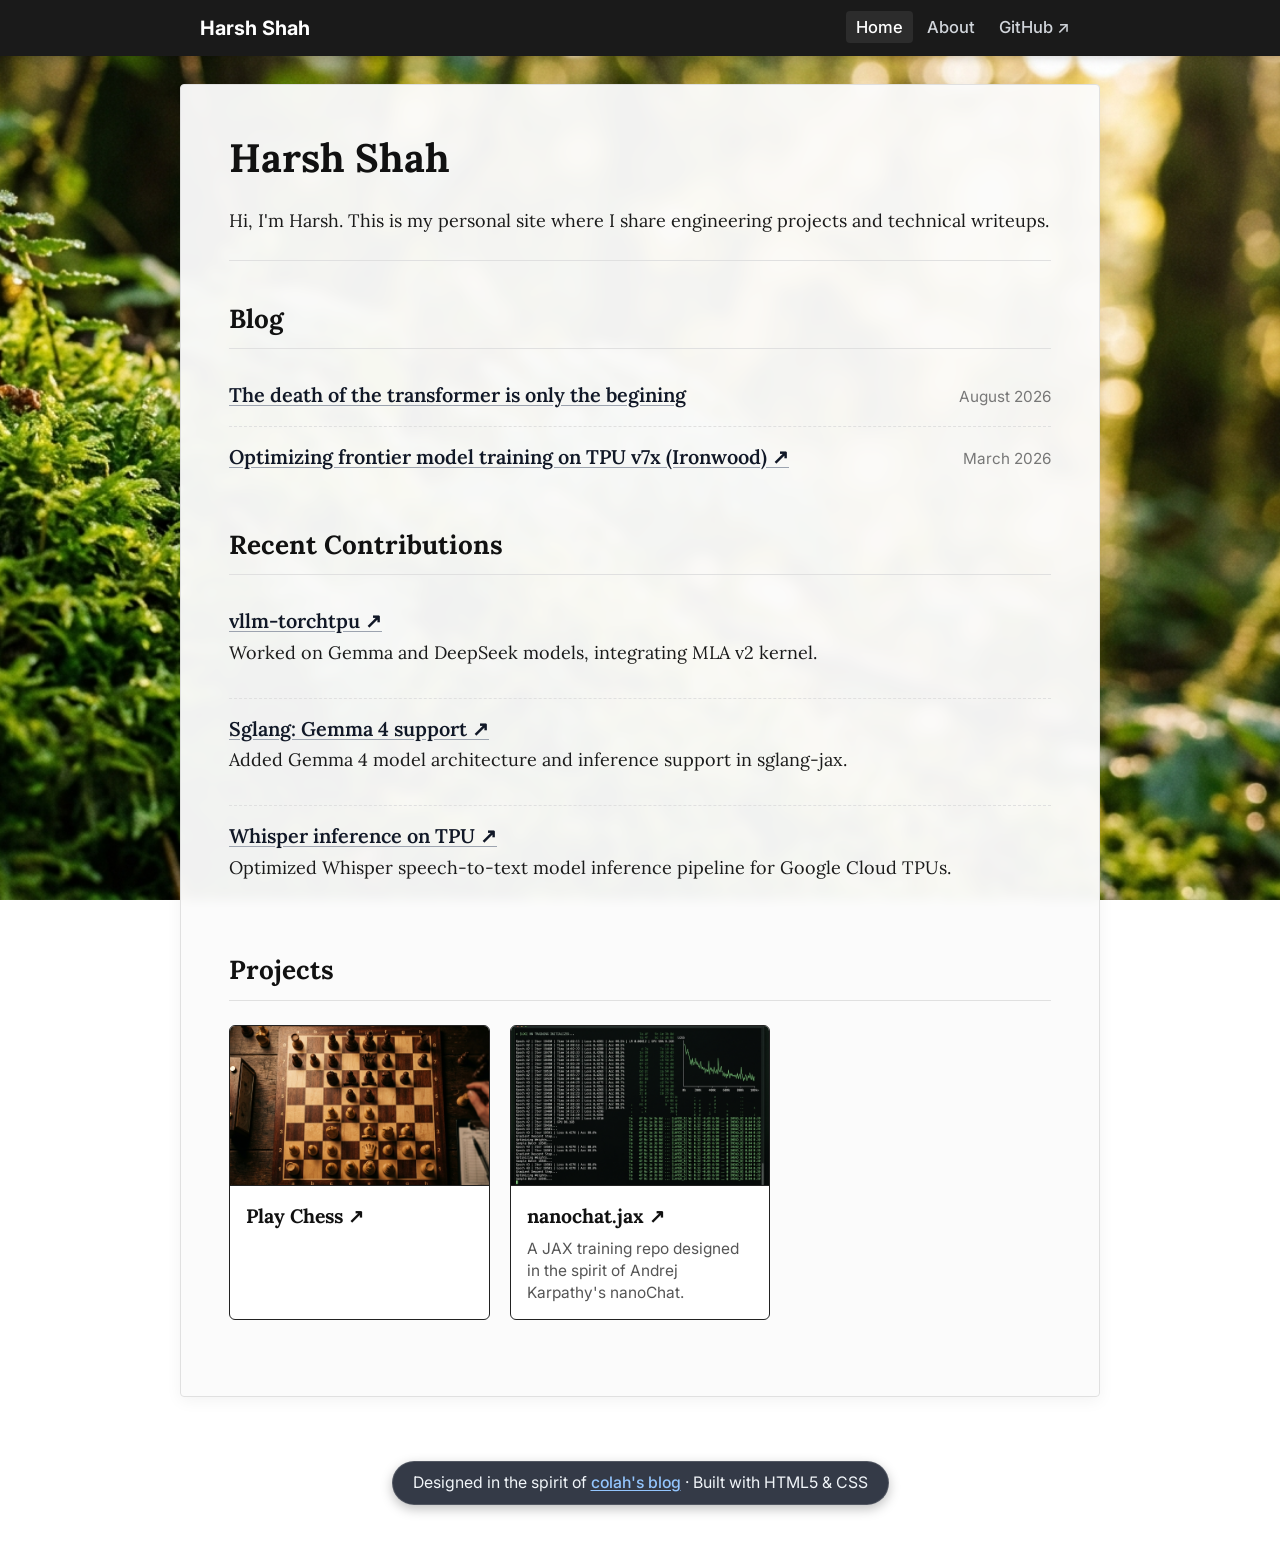
==== commit ed01a76b: "Embed Attention diagram in blog, add TPU post to blog list, and add vllm-torchtpu contribution" ====
--- a/index.html
+++ b/index.html
@@ -43,14 +43,32 @@
             <span class="post-date">August 2026</span>
           </div>
         </li>
+        <li class="post-item">
+          <div style="display: flex; justify-content: space-between; align-items: baseline; flex-wrap: wrap; gap: 8px;">
+            <a href="https://discuss.google.dev/t/optimizing-frontier-model-training-on-tpu-v7x-ironwood/336983" target="_blank" rel="noopener" class="post-link">
+              Optimizing frontier model training on TPU v7x (Ironwood) ↗
+            </a>
+            <span class="post-date">March 2026</span>
+          </div>
+        </li>
       </ul>
     </section>
 
-    <!-- Recent Work / Open Source -->
+    <!-- Recent Work / Open Source Contributions -->
     <section id="recent-work">
-      <h2>Recent Work</h2>
+      <h2>Recent Contributions</h2>
 
       <ul class="post-list">
+        <li class="post-item">
+          <div>
+            <a href="https://github.com/vllm-project/vllm-torchtpu" target="_blank" rel="noopener" class="post-link">
+              vllm-torchtpu ↗
+            </a>
+          </div>
+          <p class="post-snippet">
+            Worked on Gemma and DeepSeek models, integrating MLA v2 kernel.
+          </p>
+        </li>
         <li class="post-item">
           <div>
             <a href="https://github.com/hks-9697-v2/sglang-jax/commit/d2a69bc3f9b43d85e6da03986a9c8355d76ec21f" target="_blank" rel="noopener" class="post-link">
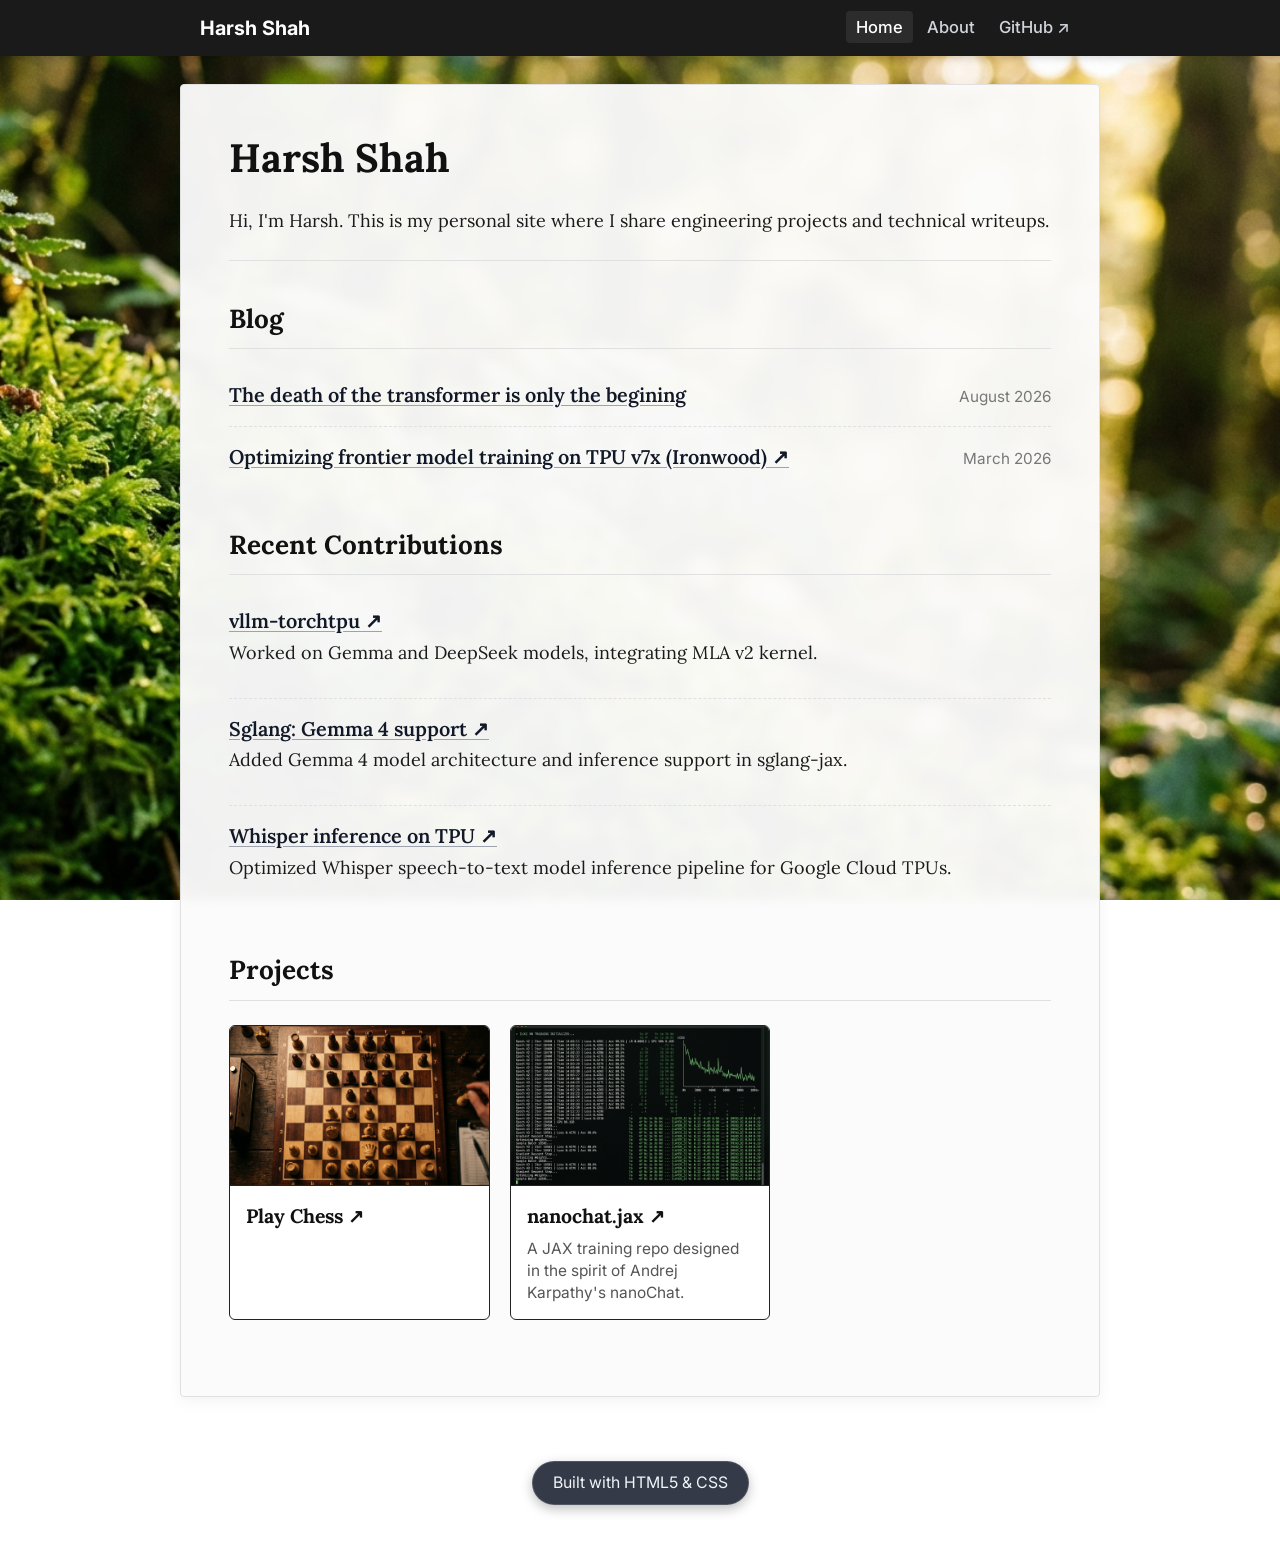
==== commit 5de285a5: "Simplify site footer across pages" ====
--- a/index.html
+++ b/index.html
@@ -123,7 +123,7 @@
   </main>
 
   <footer class="site-footer">
-    <p>Designed in the spirit of <a href="https://colah.github.io" target="_blank" rel="noopener">colah's blog</a> · Built with HTML5 & CSS</p>
+    <p>Built with HTML5 & CSS</p>
   </footer>
 
 </body>
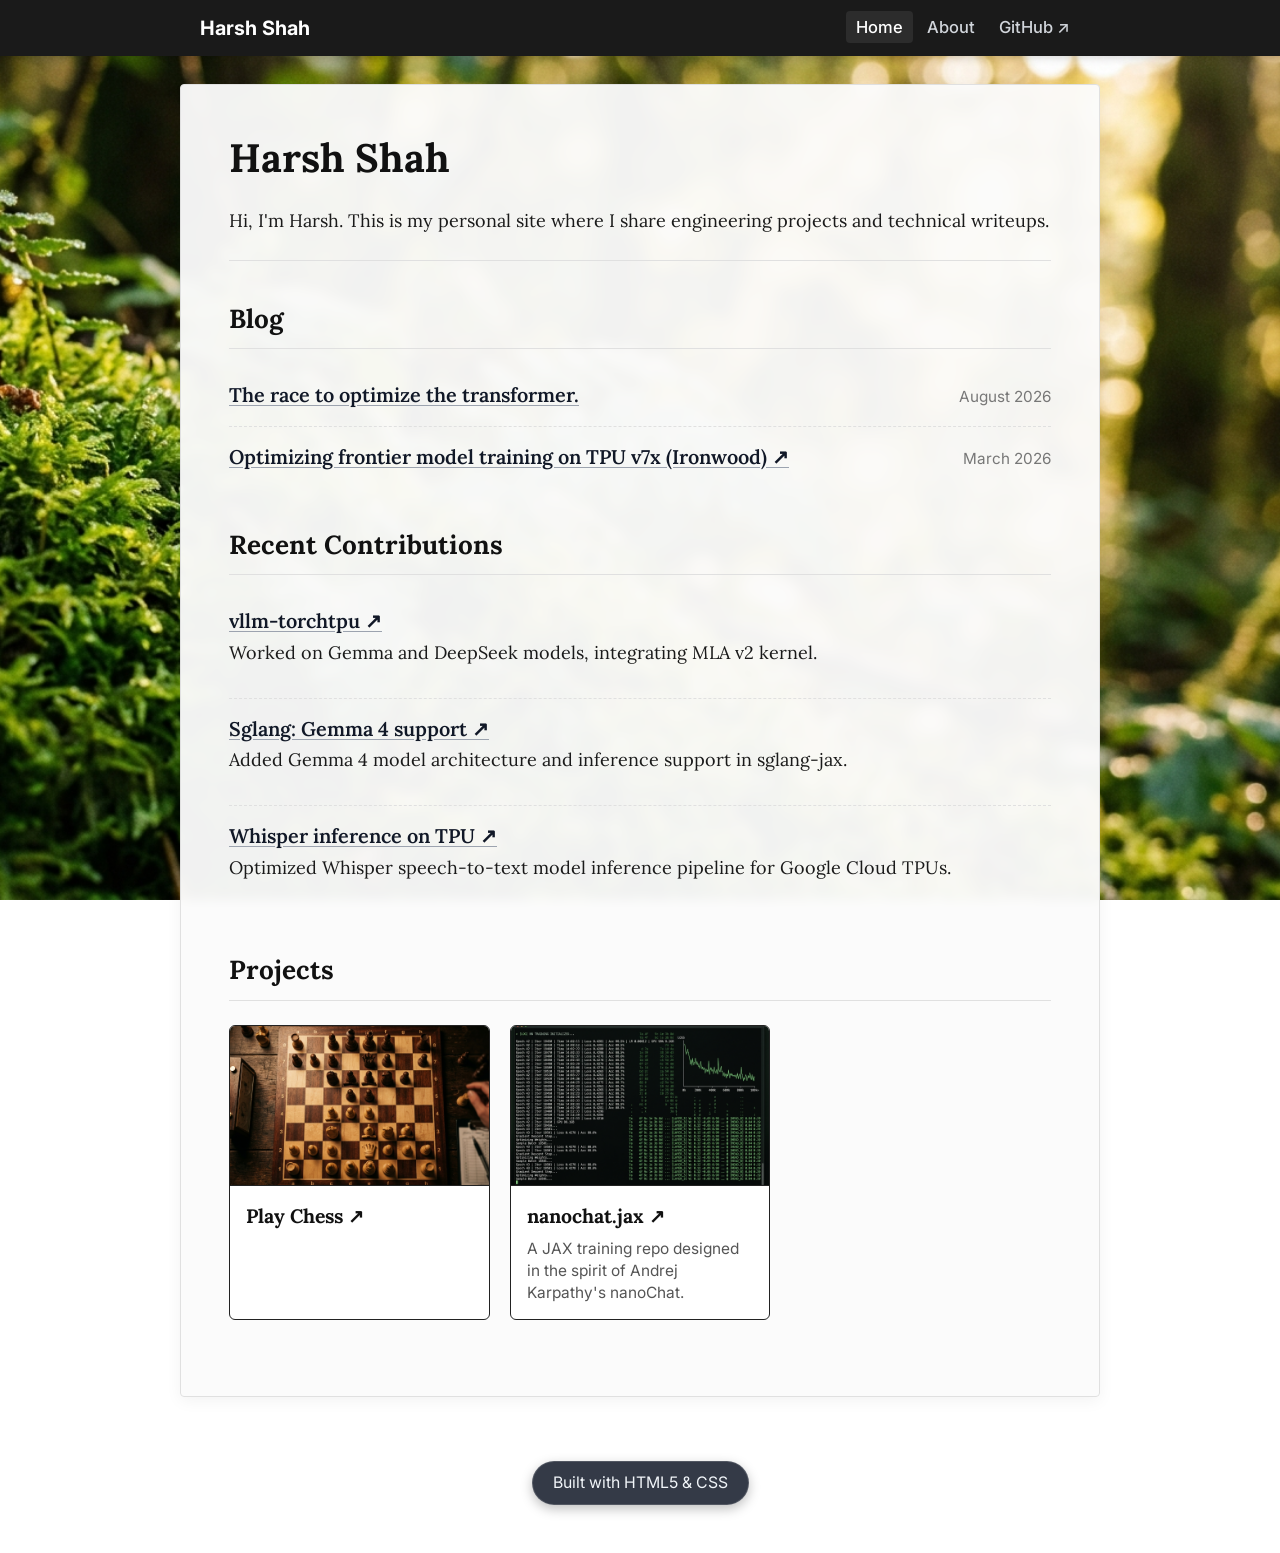
==== commit 14c31237: "Rename transformer post and add attention, GPT-2/3, and Llama 3 sketch diagrams" ====
--- a/index.html
+++ b/index.html
@@ -37,8 +37,8 @@
       <ul class="post-list">
         <li class="post-item">
           <div style="display: flex; justify-content: space-between; align-items: baseline; flex-wrap: wrap; gap: 8px;">
-            <a href="posts/the-death-of-the-transformer-is-only-the-beginning.html" class="post-link">
-              The death of the transformer is only the begining
+            <a href="posts/the-race-to-optimize-the-transformer.html" class="post-link">
+              The race to optimize the transformer.
             </a>
             <span class="post-date">August 2026</span>
           </div>
